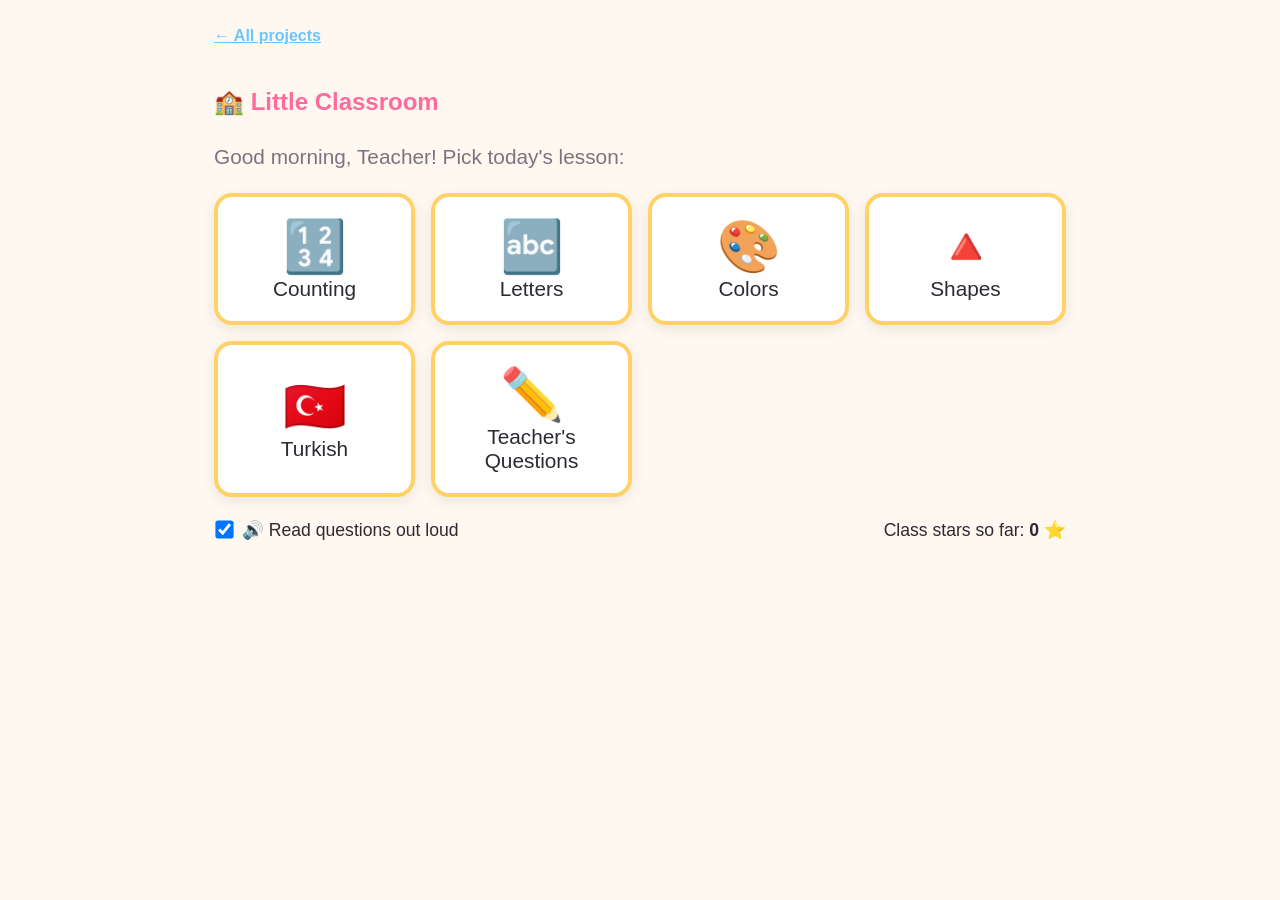
==== projects/2026-11-little-classroom/index.html @ 27553485 "First snapshot: our Daddy & Daughter projects 🌈 Games and learning activities we built together: - G" ====
<!DOCTYPE html>
<html lang="en">
<head>
  <meta charset="UTF-8">
  <meta name="viewport" content="width=device-width, initial-scale=1.0">
  <title>Little Classroom</title>
  <link rel="stylesheet" href="../../shared/styles/main.css">
  <link rel="stylesheet" href="style.css">
</head>
<body>
  <main>

    <!-- 🏫 SCREEN 1: The teacher's desk (pick a lesson) -->
    <section id="desk" class="screen">
      <a class="back-link" href="../../index.html">← All projects</a>
      <h1>🏫 Little Classroom</h1>
      <p class="subtitle">Good morning, Teacher! Pick today's lesson:</p>

      <div class="lesson-grid" id="lesson-grid"></div>

      <div class="desk-footer">
        <label class="toggle">
          <input type="checkbox" id="read-aloud" checked>
          🔊 Read questions out loud
        </label>
        <div class="class-stars">Class stars so far: <b id="total-stars">0</b> ⭐</div>
      </div>
    </section>

    <!-- 📚 SCREEN 2: The lesson -->
    <section id="lesson" class="screen" hidden>
      <div class="top-bar">
        <button class="small" id="to-desk">← Desk</button>
        <span id="progress">Question 1 of 5</span>
        <span id="star-bar" class="star-bar"></span>
        <button class="small gold" id="teacher-star" title="Give the class a bonus star">⭐ Teacher's star</button>
      </div>

      <div class="chalkboard">
        <div class="prompt-row">
          <span id="prompt"></span>
          <button class="small speak" id="speak-again" title="Hear it again">🔊</button>
        </div>
        <div id="picture" class="picture"></div>
      </div>

      <div id="choices" class="choices"></div>
      <p id="feedback" class="feedback"></p>
    </section>

    <!-- 🎉 SCREEN 3: Lesson finished -->
    <section id="finish" class="screen" hidden>
      <div class="card finish-card">
        <div id="sticker" class="sticker">🦄</div>
        <h1>Great job, class!</h1>
        <p id="finish-text"></p>
        <div id="finish-stars" class="finish-stars"></div>
        <button id="again">Do it again 🔄</button>
        <button id="back-to-desk">Back to desk 🏫</button>
      </div>
    </section>

  </main>

  <script src="lessons.js"></script>
  <script src="script.js"></script>
</body>
</html>
---- shared/styles/main.css ----
/* Shared look for every project. Change these colors together! */
:root {
  --bg: #fff8f0;
  --card: #ffffff;
  --primary: #ff6b9d;
  --secondary: #6bc5ff;
  --accent: #ffd166;
  --text: #2d2a32;
  --muted: #7a7480;
  --radius: 18px;
}

* { box-sizing: border-box; }

/* Anything marked "hidden" really stays hidden (even buttons) */
[hidden] { display: none !important; }

body {
  margin: 0;
  font-family: "Comic Sans MS", "Chalkboard SE", "Trebuchet MS", sans-serif;
  background: var(--bg);
  color: var(--text);
  line-height: 1.5;
}

main {
  max-width: 900px;
  margin: 0 auto;
  padding: 24px;
}

h1, h2, h3 { color: var(--primary); }

a { color: var(--secondary); }

button, .button {
  display: inline-block;
  background: var(--primary);
  color: white;
  border: none;
  border-radius: var(--radius);
  padding: 12px 22px;
  font-size: 1.1rem;
  font-family: inherit;
  cursor: pointer;
  text-decoration: none;
  transition: transform 0.1s;
}

button:hover, .button:hover { transform: scale(1.05); }
button:active, .button:active { transform: scale(0.97); }

input {
  font-family: inherit;
  font-size: 1.1rem;
  padding: 10px 14px;
  border: 3px solid var(--secondary);
  border-radius: var(--radius);
}

.card {
  background: var(--card);
  border-radius: var(--radius);
  padding: 20px;
  box-shadow: 0 4px 14px rgba(0, 0, 0, 0.08);
}

.back-link {
  display: inline-block;
  margin-bottom: 16px;
  font-weight: bold;
}
---- projects/2026-11-little-classroom/style.css ----
.subtitle { font-size: 1.3rem; color: var(--muted); }

/* ---------- Teacher's desk ---------- */
.lesson-grid {
  display: grid;
  grid-template-columns: repeat(auto-fill, minmax(160px, 1fr));
  gap: 16px;
  margin: 20px 0;
}

.lesson-card {
  background: var(--card);
  color: var(--text);
  border: 4px solid var(--accent);
  border-radius: var(--radius);
  padding: 20px 10px;
  font-size: 1.3rem;
  box-shadow: 0 4px 14px rgba(0, 0, 0, 0.08);
}
.lesson-card .icon { display: block; font-size: 3.2rem; }

.desk-footer {
  display: flex;
  justify-content: space-between;
  flex-wrap: wrap;
  gap: 12px;
  font-size: 1.1rem;
}
.toggle { cursor: pointer; }
.toggle input { transform: scale(1.4); margin-right: 6px; }

/* ---------- Lesson ---------- */
.top-bar {
  display: flex;
  align-items: center;
  gap: 12px;
  flex-wrap: wrap;
  margin-bottom: 16px;
  font-size: 1.1rem;
}
.top-bar .star-bar { flex: 1; font-size: 1.5rem; min-height: 2rem; }

button.small { padding: 8px 14px; font-size: 1rem; }
button.gold { background: var(--accent); color: var(--text); }

.chalkboard {
  background: #2f5d50;
  color: white;
  border: 12px solid #8b5a2b;
  border-radius: 12px;
  padding: 20px;
  text-align: center;
  min-height: 220px;
}
.prompt-row {
  font-size: 2rem;
  display: flex;
  justify-content: center;
  align-items: center;
  gap: 12px;
  flex-wrap: wrap;
}
button.speak { background: rgba(255, 255, 255, 0.2); font-size: 1.4rem; }

.picture {
  font-size: 4rem;
  margin-top: 14px;
  line-height: 1.3;
}
.picture.count { font-size: 3rem; max-width: 520px; margin: 14px auto 0; }

.choices {
  display: flex;
  justify-content: center;
  flex-wrap: wrap;
  gap: 18px;
  margin: 24px 0 8px;
}
button.choice {
  background: var(--card);
  color: var(--text);
  border: 4px solid var(--secondary);
  min-width: 120px;
  min-height: 120px;
  font-size: 3.2rem;
  box-shadow: 0 4px 14px rgba(0, 0, 0, 0.1);
}
button.choice:disabled { cursor: default; }
button.choice.correct { border-color: #38b000; background: #e6ffe0; transform: scale(1.12); }
button.choice.wrong { opacity: 0.35; animation: shake 0.4s; }

.blob {
  display: inline-block;
  width: 80px;
  height: 80px;
  border-radius: 50%;
  vertical-align: middle;
}

.feedback {
  text-align: center;
  font-size: 1.8rem;
  min-height: 2.5rem;
}

@keyframes shake {
  0%, 100% { transform: translateX(0); }
  25% { transform: translateX(-10px); }
  75% { transform: translateX(10px); }
}

/* ---------- Finish ---------- */
.finish-card { text-align: center; font-size: 1.3rem; }
.finish-card button { margin: 8px; }
.sticker { font-size: 7rem; animation: pop 0.6s ease; }
.finish-stars { font-size: 2.5rem; margin: 10px 0 20px; }

@keyframes pop {
  0% { transform: scale(0) rotate(-30deg); }
  70% { transform: scale(1.2) rotate(10deg); }
  100% { transform: scale(1) rotate(0); }
}

.star-pop { animation: pop 0.5s ease; display: inline-block; }
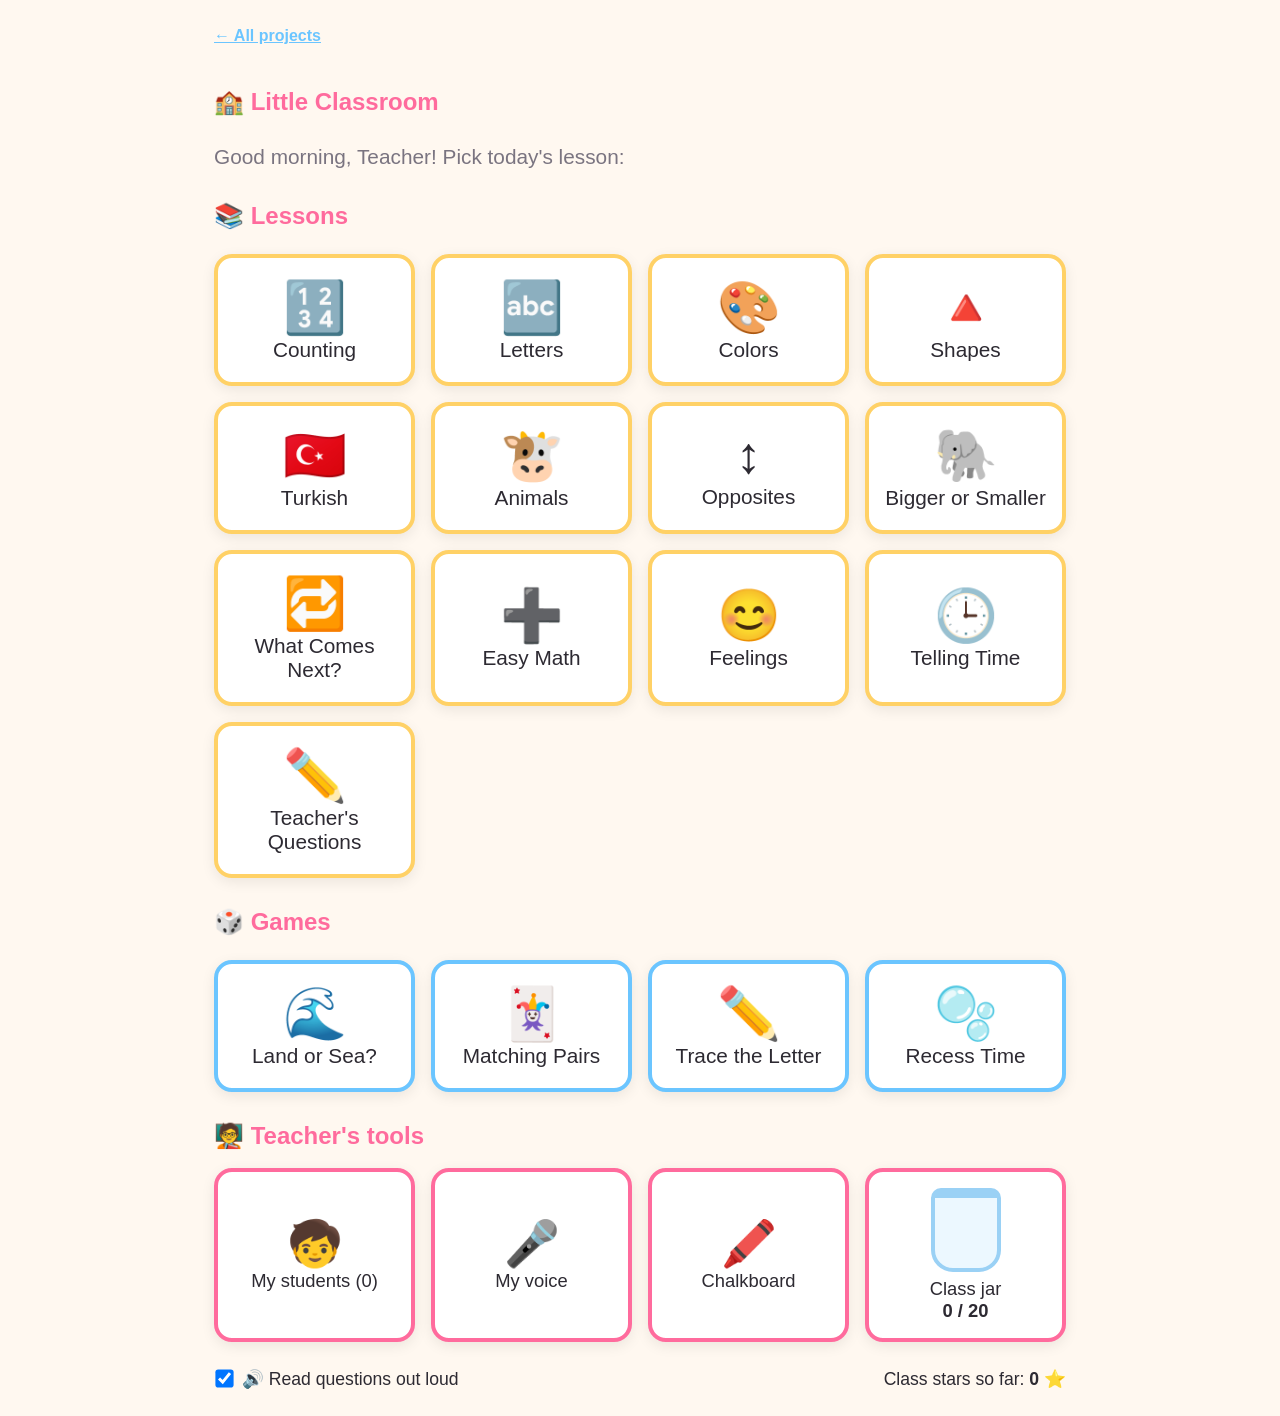
==== commit 6c731bd5: "Little Classroom: 7 new lessons, 4 games and teacher tools 🏫 Lessons: Animals, Opposites, Bigger or " ====
--- a/projects/2026-11-little-classroom/index.html
+++ b/projects/2026-11-little-classroom/index.html
@@ -16,7 +16,22 @@
       <h1>🏫 Little Classroom</h1>
       <p class="subtitle">Good morning, Teacher! Pick today's lesson:</p>
 
+      <h2 class="desk-heading">📚 Lessons</h2>
       <div class="lesson-grid" id="lesson-grid"></div>
+
+      <h2 class="desk-heading">🎲 Games</h2>
+      <div class="lesson-grid" id="game-grid"></div>
+
+      <h2 class="desk-heading">🧑‍🏫 Teacher's tools</h2>
+      <div class="tools-row">
+        <button class="tool-card" id="open-students"><span class="icon">🧒</span>My students (<span id="student-count">0</span>)</button>
+        <button class="tool-card" id="open-voice"><span class="icon">🎤</span>My voice</button>
+        <button class="tool-card" id="open-chalkboard"><span class="icon">🖍️</span>Chalkboard</button>
+        <button class="tool-card jar-card" id="desk-jar" title="Fill the jar with stars for a class party!">
+          <span class="jar" data-jar><span class="marbles"></span></span>
+          Class jar<br><b data-jar-count></b>
+        </button>
+      </div>
 
       <div class="desk-footer">
         <label class="toggle">
@@ -30,11 +45,14 @@
     <!-- 📚 SCREEN 2: The lesson -->
     <section id="lesson" class="screen" hidden>
       <div class="top-bar">
-        <button class="small" id="to-desk">← Desk</button>
+        <button class="small to-desk">← Desk</button>
         <span id="progress">Question 1 of 5</span>
         <span id="star-bar" class="star-bar"></span>
+        <span class="jar mini" data-jar title="Class jar"><span class="marbles"></span></span>
         <button class="small gold" id="teacher-star" title="Give the class a bonus star">⭐ Teacher's star</button>
       </div>
+
+      <div id="turn" class="turn" hidden></div>
 
       <div class="chalkboard">
         <div class="prompt-row">
@@ -55,14 +73,134 @@
         <h1>Great job, class!</h1>
         <p id="finish-text"></p>
         <div id="finish-stars" class="finish-stars"></div>
+        <div id="finish-students" class="finish-students"></div>
         <button id="again">Do it again 🔄</button>
-        <button id="back-to-desk">Back to desk 🏫</button>
+        <button id="finish-recess">Recess! 🫧</button>
+        <button class="to-desk">Back to desk 🏫</button>
+      </div>
+    </section>
+
+    <!-- 🧒 Students -->
+    <section id="students" class="screen" hidden>
+      <div class="top-bar">
+        <button class="small to-desk">← Desk</button>
+        <h2 class="screen-title">🧒 My students</h2>
+      </div>
+      <form id="student-form" class="student-form">
+        <input id="student-name" placeholder="Student's name" maxlength="20" autocomplete="off">
+        <button>Add ➕</button>
+      </form>
+      <ul id="student-list" class="student-list"></ul>
+      <p class="note">Students take turns in lessons and in Trace the Letter, and each one earns their own stars.<br>
+        The names stay only on this computer.</p>
+      <button id="reset-student-stars" class="small">Start everyone's stars over</button>
+    </section>
+
+    <!-- 🎤 The teacher's voice -->
+    <section id="voice" class="screen" hidden>
+      <div class="top-bar">
+        <button class="small to-desk">← Desk</button>
+        <h2 class="screen-title">🎤 My voice</h2>
+      </div>
+      <p class="note">Record yourself! The game plays YOUR voice instead of the computer voice.
+        Your recordings stay only on this computer.</p>
+      <div id="voice-slots"></div>
+      <p id="voice-status" class="feedback"></p>
+    </section>
+
+    <!-- 🖍️ Chalkboard -->
+    <section id="chalkboard" class="screen" hidden>
+      <div class="top-bar">
+        <button class="small to-desk">← Desk</button>
+        <h2 class="screen-title">🖍️ Chalkboard</h2>
+      </div>
+      <div class="board-frame"><canvas id="board" class="board"></canvas></div>
+      <div id="chalk-tray" class="chalk-tray"></div>
+    </section>
+
+    <!-- 🌊 Sorting game -->
+    <section id="sorting" class="screen" hidden>
+      <div class="top-bar">
+        <button class="small to-desk">← Desk</button>
+        <h2 class="screen-title">🌳 Land or Sea? 🌊</h2>
+        <span class="star-bar"></span>
+      </div>
+      <div id="sort-tray" class="sort-tray"></div>
+      <div id="sort-boxes" class="sort-boxes"></div>
+      <p id="sort-feedback" class="feedback"></p>
+    </section>
+
+    <!-- 🃏 Matching pairs -->
+    <section id="matching" class="screen" hidden>
+      <div class="top-bar">
+        <button class="small to-desk">← Desk</button>
+        <h2 class="screen-title">🃏 Matching Pairs</h2>
+        <span class="star-bar"></span>
+      </div>
+      <div id="match-grid" class="match-grid"></div>
+      <p id="match-feedback" class="feedback"></p>
+    </section>
+
+    <!-- ✏️ Trace the letter -->
+    <section id="tracing" class="screen" hidden>
+      <div class="top-bar">
+        <button class="small to-desk">← Desk</button>
+        <span id="trace-progress">Letter 1 of 5</span>
+        <span class="star-bar"></span>
+      </div>
+      <div id="trace-turn" class="turn" hidden></div>
+      <h2 id="trace-prompt" class="trace-prompt"></h2>
+      <div class="trace-box">
+        <canvas id="trace-guide"></canvas>
+        <canvas id="trace-ink"></canvas>
+      </div>
+      <div class="trace-buttons">
+        <button id="trace-clear">🧽 Start over</button>
+        <button id="trace-check">✔ Done</button>
+      </div>
+      <p id="trace-feedback" class="feedback"></p>
+    </section>
+
+    <!-- 🫧 Recess -->
+    <section id="recess" class="screen" hidden>
+      <div class="top-bar">
+        <button class="small to-desk">← Desk</button>
+        <h2 class="screen-title">🫧 Recess!</h2>
+        <span>⏱️ <b id="recess-time">30</b></span>
+        <span>Popped: <b id="popped">0</b></span>
+      </div>
+      <div id="bubble-sky" class="bubble-sky"></div>
+      <div id="recess-over" class="card recess-over" hidden>
+        <h1>🔔 Recess is over!</h1>
+        <p id="recess-result"></p>
+        <button class="to-desk">Back to class 🏫</button>
       </div>
     </section>
 
   </main>
+
+  <!-- 🎉 The class party (when the jar is full) -->
+  <div id="party" class="party" hidden>
+    <div class="confetti"></div>
+    <div class="party-card">
+      <div class="party-title">🎉 CLASS PARTY! 🎉</div>
+      <p>You filled the whole jar with marbles!</p>
+      <div class="party-snacks">🧁 🍕 🎈 🍭</div>
+      <button id="empty-jar">Empty the jar and fill it again 🫙</button>
+    </div>
+  </div>
 
   <script src="lessons.js"></script>
   <script src="script.js"></script>
+  <script src="more-lessons.js"></script>
+  <script src="students.js"></script>
+  <script src="voice.js"></script>
+  <script src="jar.js"></script>
+  <script src="chalkboard.js"></script>
+  <script src="sorting.js"></script>
+  <script src="matching.js"></script>
+  <script src="tracing.js"></script>
+  <script src="recess.js"></script>
+  <script src="desk.js"></script>
 </body>
 </html>
--- a/projects/2026-11-little-classroom/style.css
+++ b/projects/2026-11-little-classroom/style.css
@@ -122,3 +122,324 @@
 }
 
 .star-pop { animation: pop 0.5s ease; display: inline-block; }
+
+/* ================= ✨ NEW THINGS ================= */
+
+/* ---------- Desk sections ---------- */
+.desk-heading { margin: 26px 0 0; font-size: 1.5rem; }
+.lesson-card.game { border-color: var(--secondary); }
+
+.tools-row {
+  display: grid;
+  grid-template-columns: repeat(auto-fill, minmax(160px, 1fr));
+  gap: 16px;
+  margin: 14px 0 24px;
+}
+.tool-card {
+  background: var(--card);
+  color: var(--text);
+  border: 4px solid var(--primary);
+  border-radius: var(--radius);
+  padding: 16px 10px;
+  font-size: 1.15rem;
+  box-shadow: 0 4px 14px rgba(0, 0, 0, 0.08);
+}
+.tool-card .icon { display: block; font-size: 2.8rem; }
+.screen-title { margin: 0; font-size: 1.6rem; }
+.note { color: var(--muted); font-size: 1.05rem; }
+
+/* Words under pictures (Opposites, Bigger or Smaller, Time) */
+button.choice.words {
+  display: inline-flex;
+  flex-direction: column;
+  align-items: center;
+  justify-content: center;
+  font-size: 1.4rem;
+  min-width: 150px;
+}
+button.choice.words .emoji { font-size: 3rem; line-height: 1.2; }
+button.choice.time { font-size: 1.8rem; }
+.dots { display: flex; flex-wrap: wrap; justify-content: center; gap: 4px; max-width: 110px; margin-top: 4px; }
+.dots i { width: 14px; height: 14px; border-radius: 50%; background: var(--primary); }
+.picture.with-word { display: flex; flex-direction: column; align-items: center; }
+.picture .word { font-size: 1.6rem; }
+.picture .clock { width: 190px; height: 190px; }
+.picture.pattern { font-size: 3rem; }
+.mystery {
+  display: inline-block;
+  background: rgba(255, 255, 255, 0.2);
+  border: 3px dashed white;
+  border-radius: 14px;
+  padding: 0 8px;
+}
+.plus { color: var(--accent); }
+
+/* ---------- 🧒 Turns and students ---------- */
+.turn {
+  text-align: center;
+  font-size: 1.8rem;
+  font-weight: bold;
+  color: var(--primary);
+  margin: 0 0 10px;
+}
+.student-form { display: flex; gap: 10px; flex-wrap: wrap; margin: 16px 0; }
+.student-form input { flex: 1; min-width: 200px; }
+.student-list { list-style: none; padding: 0; margin: 0 0 14px; }
+.student-list li {
+  display: flex;
+  align-items: center;
+  gap: 12px;
+  background: var(--card);
+  border-radius: var(--radius);
+  padding: 10px 16px;
+  margin-bottom: 8px;
+  font-size: 1.3rem;
+  box-shadow: 0 2px 8px rgba(0, 0, 0, 0.06);
+}
+.student-list .student-name { flex: 1; }
+.student-list .remove { background: none; padding: 4px 8px; }
+.student-list .empty-list { color: var(--muted); justify-content: center; }
+.finish-students { margin: 0 0 16px; }
+.student-chip {
+  display: inline-block;
+  background: #fff3bf;
+  border-radius: 14px;
+  padding: 4px 12px;
+  margin: 4px;
+}
+
+/* ---------- 🎤 Voice ---------- */
+.voice-slot {
+  display: flex;
+  align-items: center;
+  justify-content: space-between;
+  gap: 12px;
+  flex-wrap: wrap;
+  background: var(--card);
+  border-radius: var(--radius);
+  padding: 14px 18px;
+  margin-bottom: 12px;
+  box-shadow: 0 2px 8px rgba(0, 0, 0, 0.06);
+}
+.voice-label { font-size: 1.5rem; font-weight: bold; }
+.voice-when { color: var(--muted); }
+.voice-buttons { display: flex; gap: 8px; }
+.voice-buttons button:disabled { opacity: 0.35; cursor: default; }
+.voice-buttons .play { background: var(--secondary); }
+.voice-buttons .delete { background: #eee; }
+.record.recording { background: #d00000; animation: blink 0.8s infinite alternate; }
+@keyframes blink { to { opacity: 0.6; } }
+
+/* ---------- 🫙 Reward jar ---------- */
+.jar {
+  position: relative;
+  display: inline-block;
+  width: 70px;
+  height: 84px;
+  border: 4px solid #9ad1f5;
+  border-top-width: 10px;
+  border-radius: 10px 10px 22px 22px;
+  background: rgba(200, 235, 255, 0.35);
+  overflow: hidden;
+  vertical-align: middle;
+}
+.marbles {
+  position: absolute;
+  inset: 2px;
+  display: flex;
+  flex-wrap: wrap-reverse;      /* marbles fill up from the bottom */
+  align-content: flex-start;
+  gap: 1px;
+}
+.marble {
+  width: 14px;
+  height: 14px;
+  border-radius: 50%;
+  box-shadow: inset -2px -2px 0 rgba(0, 0, 0, 0.15);
+}
+.marble.drop { animation: drop 0.5s cubic-bezier(0.5, 0, 0.7, 1.4); }
+@keyframes drop {
+  from { transform: translateY(-90px); }
+  to   { transform: translateY(0); }
+}
+.jar.full { box-shadow: 0 0 0 4px var(--accent); }
+.jar.mini { width: 46px; height: 56px; border-width: 3px; border-top-width: 7px; }
+.jar.mini .marble { width: 9px; height: 9px; }
+.jar-card .jar { display: block; margin: 0 auto 6px; }
+
+/* ---------- 🎉 Party ---------- */
+.party {
+  position: fixed;
+  inset: 0;
+  z-index: 50;
+  background: rgba(45, 42, 50, 0.6);
+  display: flex;
+  align-items: center;
+  justify-content: center;
+  overflow: hidden;
+}
+.party-card {
+  position: relative;
+  z-index: 1;
+  background: white;
+  border: 6px solid var(--primary);
+  border-radius: 24px;
+  padding: 30px 40px;
+  text-align: center;
+  font-size: 1.4rem;
+  animation: pop 0.6s ease;
+}
+.party-title { font-size: clamp(2rem, 6vw, 3.5rem); font-weight: bold; color: var(--primary); }
+.party-snacks { font-size: 3rem; margin-bottom: 14px; }
+.confetti span {
+  position: absolute;
+  top: -10%;
+  font-size: 2.2rem;
+  animation: fall linear infinite;
+}
+@keyframes fall {
+  to { transform: translateY(115vh) rotate(360deg); }
+}
+
+/* ---------- 🖍️ Chalkboard ---------- */
+.board-frame {
+  border: 14px solid #8b5a2b;
+  border-radius: 12px;
+  background: #2f5d50;
+  box-shadow: 0 6px 20px rgba(0, 0, 0, 0.2);
+}
+.board {
+  display: block;
+  width: 100%;
+  height: 58vh;
+  touch-action: none;     /* drawing does not scroll the page on tablets */
+  cursor: crosshair;
+}
+.chalk-tray {
+  display: flex;
+  align-items: center;
+  gap: 12px;
+  flex-wrap: wrap;
+  background: #a9744f;
+  border-radius: 0 0 12px 12px;
+  padding: 12px 16px;
+  margin: 0 10px;
+}
+.chalk {
+  width: 64px;
+  height: 22px;
+  padding: 0;
+  border-radius: 8px;
+  border: 3px solid transparent;
+}
+.chalk.picked { border-color: var(--text); transform: translateY(-4px) scale(1.1); }
+.tray-tool { background: #fff8f0; color: var(--text); }
+.tray-tool.picked { background: var(--accent); }
+
+/* ---------- 🌊 Sorting ---------- */
+.sort-tray {
+  display: flex;
+  justify-content: center;
+  flex-wrap: wrap;
+  gap: 14px;
+  min-height: 100px;
+  margin: 10px 0 20px;
+}
+.sort-animal {
+  font-size: 4rem;
+  line-height: 1;
+  cursor: grab;
+  touch-action: none;
+  user-select: none;
+  transition: transform 0.2s;
+}
+.sort-animal.dragging { cursor: grabbing; transition: none; position: relative; z-index: 10; }
+.sort-animal.nope { animation: shake 0.4s; }
+.sort-boxes { display: grid; grid-template-columns: 1fr 1fr; gap: 18px; }
+.sort-box {
+  min-height: 220px;
+  border-radius: var(--radius);
+  border: 5px dashed rgba(0, 0, 0, 0.2);
+  padding: 10px;
+  text-align: center;
+}
+.sort-box.land { background: linear-gradient(#c8f7c5, #8bd17c); }
+.sort-box.sea { background: linear-gradient(#bde0fe, #4ea8de); }
+.sort-label { font-size: 2rem; font-weight: bold; }
+.sort-inside { display: flex; justify-content: center; flex-wrap: wrap; gap: 8px; }
+.sort-inside .sort-animal { cursor: default; animation: pop 0.4s ease; }
+
+/* ---------- 🃏 Matching ---------- */
+.match-grid {
+  display: grid;
+  grid-template-columns: repeat(4, 1fr);
+  gap: 14px;
+  max-width: 620px;
+  margin: 10px auto;
+}
+.match-card {
+  position: relative;
+  aspect-ratio: 1;
+  padding: 0;
+  font-size: 3.4rem;
+  background: var(--secondary);
+  border: 4px solid white;
+  box-shadow: 0 4px 12px rgba(0, 0, 0, 0.12);
+}
+.match-card .card-front { display: none; }
+.match-card.flipped { background: white; border-color: var(--secondary); animation: flip 0.25s ease-out; }
+.match-card.flipped .card-front { display: inline; }
+.match-card.flipped .card-back { display: none; }
+.match-card.matched { border-color: #38b000; background: #e6ffe0; }
+@keyframes flip {
+  from { transform: scaleX(0); }
+  to   { transform: scaleX(1); }
+}
+
+/* ---------- ✏️ Tracing ---------- */
+.trace-prompt { text-align: center; margin: 0 0 10px; font-size: 2rem; }
+.trace-box {
+  position: relative;
+  width: min(100%, 52vh);
+  aspect-ratio: 1;
+  margin: 0 auto;
+  background: white;
+  border: 6px solid var(--secondary);
+  border-radius: var(--radius);
+  overflow: hidden;
+}
+.trace-box canvas { position: absolute; inset: 0; width: 100%; height: 100%; }
+#trace-ink { touch-action: none; cursor: crosshair; }
+.trace-buttons { display: flex; justify-content: center; gap: 14px; margin-top: 14px; }
+
+/* ---------- 🫧 Recess ---------- */
+#recess { position: relative; }
+.bubble-sky {
+  position: relative;
+  height: 62vh;
+  border-radius: var(--radius);
+  background: linear-gradient(#bde0fe, #e0f7ff);
+  overflow: hidden;
+  touch-action: none;
+}
+.bubble {
+  position: absolute;
+  bottom: -120px;
+  padding: 0;
+  border-radius: 50%;
+  border: 3px solid rgba(255, 255, 255, 0.9);
+  background: radial-gradient(circle at 30% 30%, rgba(255, 255, 255, 0.9), rgba(180, 220, 255, 0.35) 40%, rgba(255, 150, 220, 0.3));
+  font-size: 1.8rem;
+  transition: scale 0.2s, opacity 0.2s;
+}
+.bubble:hover { transform: none; }
+.bubble.pop { scale: 1.6; opacity: 0; }
+.recess-over {
+  position: absolute;
+  left: 50%;
+  top: 50%;
+  translate: -50% -50%;
+  text-align: center;
+  font-size: 1.4rem;
+  z-index: 5;
+}
